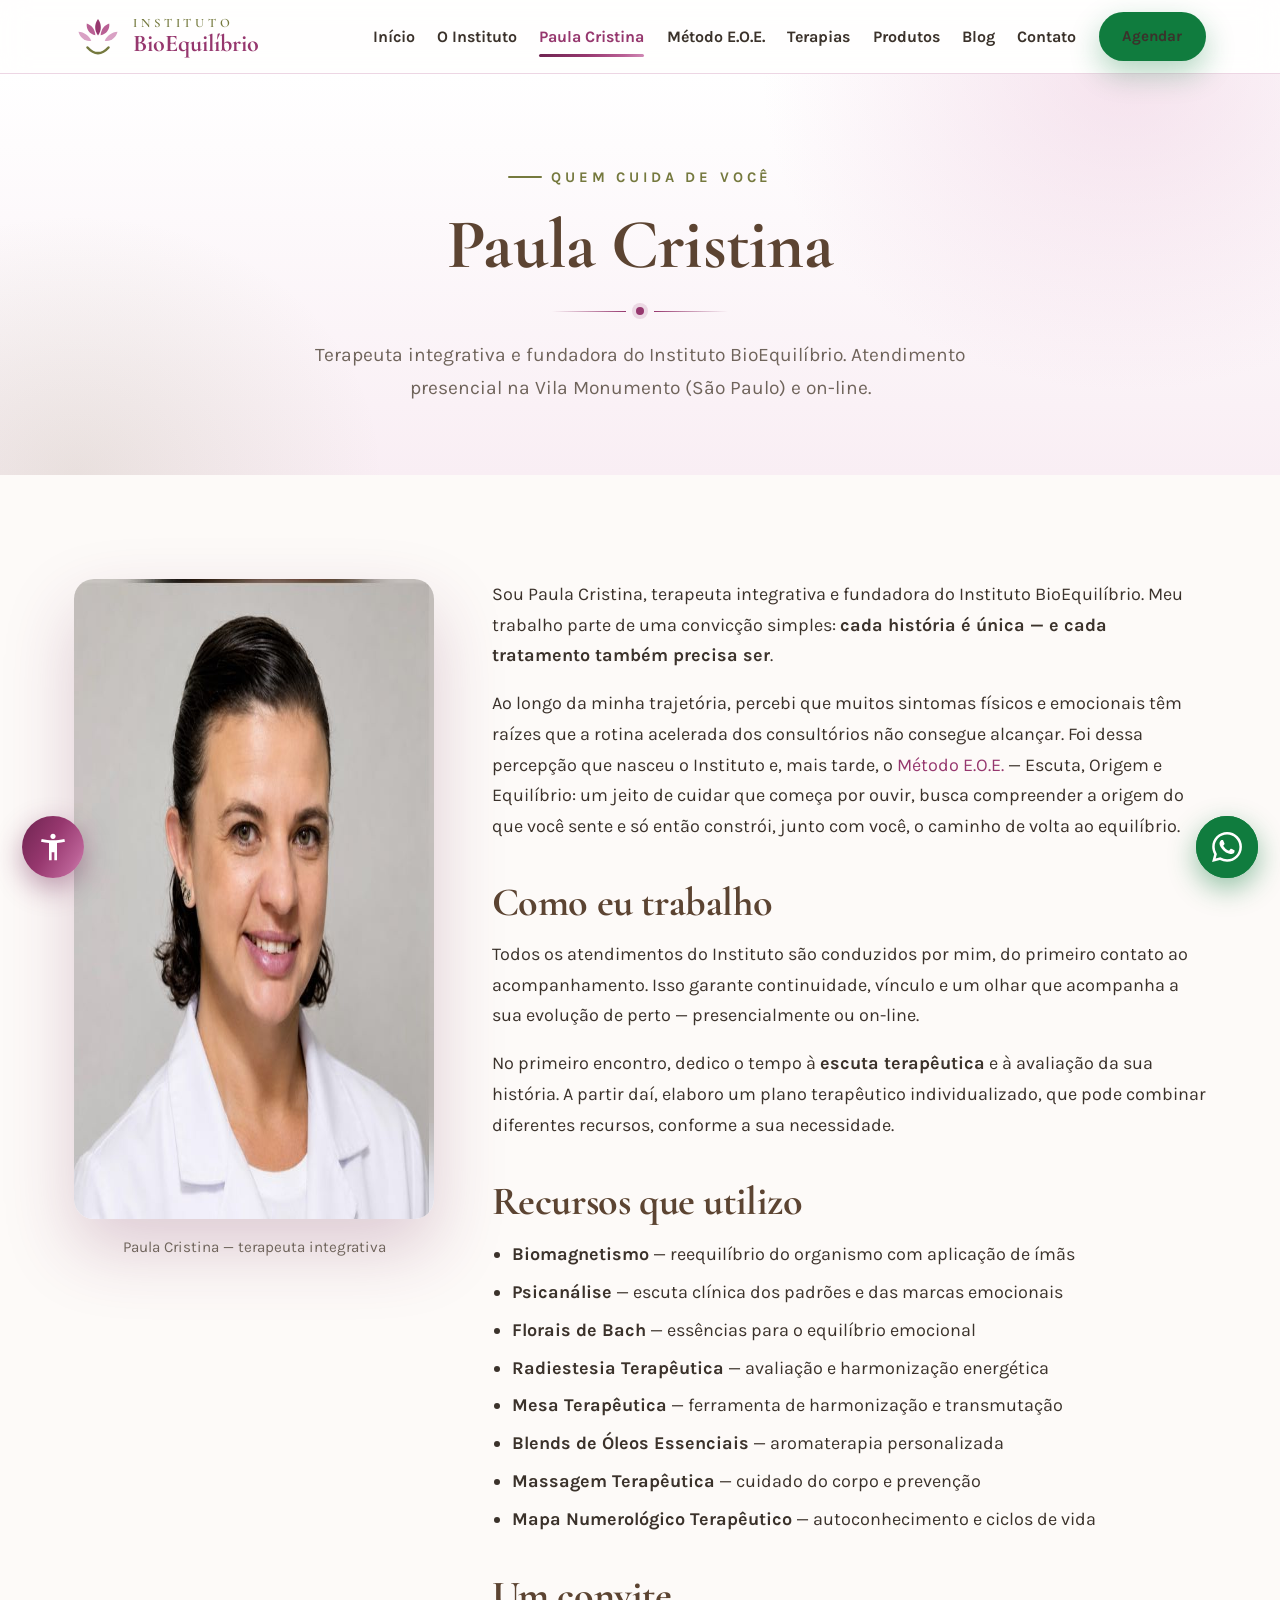
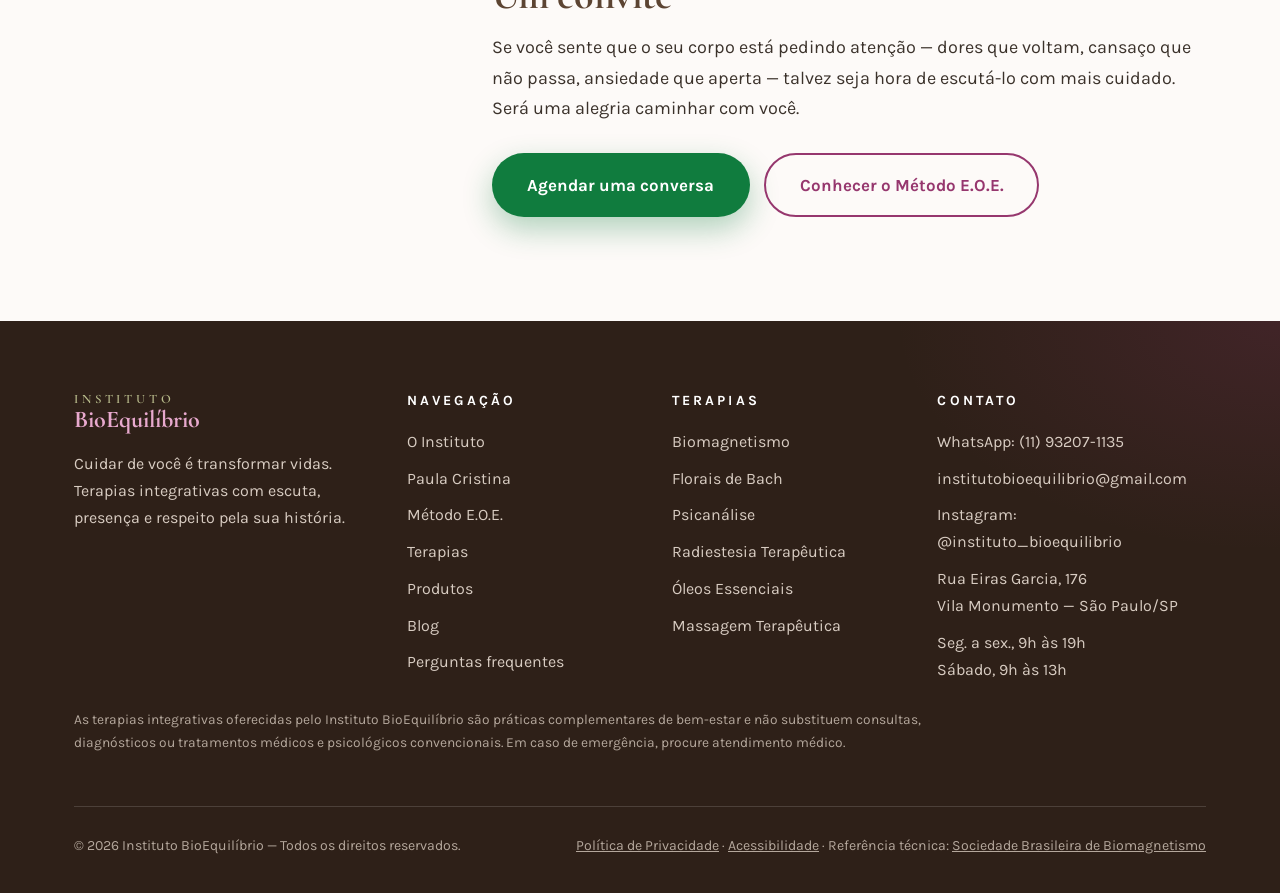
==== paula-cristina.html @ fdae302d "Site do Instituto BioEquilíbrio — terapias integrativas (Paula Cristina) Site estático multi-página " ====
<!DOCTYPE html>
<html lang="pt-BR">
<head>
  <meta charset="UTF-8">
  <meta name="viewport" content="width=device-width, initial-scale=1.0">
  <title>Paula Cristina — Terapeuta Integrativa | Instituto BioEquilíbrio</title>
  <meta name="description" content="Conheça Paula Cristina, terapeuta integrativa e fundadora do Instituto BioEquilíbrio. Biomagnetismo, Florais de Bach, Psicanálise, Radiestesia e mais, em São Paulo e on-line.">
  <link rel="icon" type="image/jpeg" href="assets/img/logo.jpg">
  <link rel="preconnect" href="https://fonts.googleapis.com">
  <link rel="preconnect" href="https://fonts.gstatic.com" crossorigin>
  <link href="https://fonts.googleapis.com/css2?family=Cormorant+Garamond:ital,wght@0,500;0,600;0,700;1,500;1,600&family=Karla:ital,wght@0,400;0,700;1,400&display=swap" rel="stylesheet">
  <link rel="stylesheet" href="assets/css/style.css">
  <!-- Aplica preferências de acessibilidade salvas antes da pintura (evita flash) -->
  <script>
    (function () {
      try {
        var c = localStorage.getItem("bioeq-contraste");
        if (c === "sim" || (!c && window.matchMedia && window.matchMedia("(prefers-contrast: more)").matches)) {
          document.documentElement.setAttribute("data-contraste", "alto");
        }
        var p = parseInt(localStorage.getItem("bioeq-fonte-escala"), 10);
        if (p && p !== 100 && p >= 90 && p <= 130) document.documentElement.style.fontSize = p + "%";
        if (localStorage.getItem("bioeq-links") === "1") document.documentElement.classList.add("a11y-links");
        if (localStorage.getItem("bioeq-parado") === "1") document.documentElement.classList.add("a11y-parado");
      } catch (e) {}
    })();
  </script>
</head>
<body>

  <a class="pular-conteudo" href="#conteudo" accesskey="1">Pular para o conteúdo principal</a>

  <header class="topo">
    <div class="topo__inner">
      <a class="marca" href="index.html" aria-label="Instituto BioEquilíbrio — página inicial">
        <svg viewBox="0 0 64 56" aria-hidden="true"><path d="M32 4c5 6.5 5 15.5 0 22-5-6.5-5-15.5 0-22z" fill="#96376E"/><path d="M17 10c6.5 2 11 8 11.5 15.5C21 24.5 16 18 17 10z" fill="#B95F94"/><path d="M47 10c-6.5 2-11 8-11.5 15.5C43 24.5 48 18 47 10z" fill="#B95F94"/><path d="M6 21c7.5.5 14 5 17 12-8 1.5-15-4-17-12z" fill="#D9A1C4"/><path d="M58 21c-7.5.5-14 5-17 12 8 1.5 15-4 17-12z" fill="#D9A1C4"/><path d="M18 42c4.5 5 9 7.5 14 7.5S41.5 47 46 42" stroke="#75793E" stroke-width="3.4" stroke-linecap="round" fill="none"/></svg>
        <span class="marca__texto">
          <span class="marca__instituto">Instituto</span>
          <span class="marca__nome">BioEquilíbrio</span>
        </span>
      </a>
      <button class="nav-toggle" aria-label="Abrir menu" aria-expanded="false">
        <svg width="26" height="26" viewBox="0 0 24 24" fill="none" stroke="currentColor" stroke-width="2" stroke-linecap="round"><path d="M3 6h18M3 12h18M3 18h18"/></svg>
      </button>
      <nav class="nav" aria-label="Navegação principal">
        <a href="index.html">Início</a>
        <a href="o-instituto.html">O Instituto</a>
        <a href="paula-cristina.html" class="ativo" aria-current="page">Paula Cristina</a>
        <a href="metodo-eoe.html">Método E.O.E.</a>
        <a href="terapias.html">Terapias</a>
        <a href="produtos.html">Produtos</a>
        <a href="blog.html">Blog</a>
        <a href="contato.html">Contato</a>
        <a class="botao botao--whats" href="https://wa.me/5511932071135?text=Ol%C3%A1%2C%20Paula!%20Vim%20pelo%20site%20do%20Instituto%20BioEquil%C3%ADbrio%20e%20gostaria%20de%20agendar%20uma%20avalia%C3%A7%C3%A3o." target="_blank" rel="noopener">Agendar</a>
      </nav>
    </div>
  </header>

  <main id="conteudo">
    <section class="hero-interno">
      <div class="container">
        <span class="eyebrow">Quem cuida de você</span>
        <h1>Paula Cristina</h1>
        <div class="ornamento" aria-hidden="true"><span></span></div>
        <p class="intro-secao">Terapeuta integrativa e fundadora do Instituto BioEquilíbrio. Atendimento presencial na Vila Monumento (São Paulo) e on-line.</p>
      </div>
    </section>

    <section class="secao">
      <div class="container">
        <div class="perfil">
          <figure class="perfil__foto reveal">
            <img src="assets/img/paula.jpg" alt="Retrato de Paula Cristina, terapeuta integrativa do Instituto BioEquilíbrio" width="640" height="640">
            <figcaption>Paula Cristina — terapeuta integrativa</figcaption>
          </figure>
          <div class="perfil__texto reveal">
            <p>Sou Paula Cristina, terapeuta integrativa e fundadora do Instituto BioEquilíbrio. Meu trabalho parte de uma convicção simples: <strong>cada história é única — e cada tratamento também precisa ser</strong>.</p>
            <p>Ao longo da minha trajetória, percebi que muitos sintomas físicos e emocionais têm raízes que a rotina acelerada dos consultórios não consegue alcançar. Foi dessa percepção que nasceu o Instituto e, mais tarde, o <a href="metodo-eoe.html">Método E.O.E.</a> — Escuta, Origem e Equilíbrio: um jeito de cuidar que começa por ouvir, busca compreender a origem do que você sente e só então constrói, junto com você, o caminho de volta ao equilíbrio.</p>

            <h2>Como eu trabalho</h2>
            <p>Todos os atendimentos do Instituto são conduzidos por mim, do primeiro contato ao acompanhamento. Isso garante continuidade, vínculo e um olhar que acompanha a sua evolução de perto — presencialmente ou on-line.</p>
            <p>No primeiro encontro, dedico o tempo à <strong>escuta terapêutica</strong> e à avaliação da sua história. A partir daí, elaboro um plano terapêutico individualizado, que pode combinar diferentes recursos, conforme a sua necessidade.</p>

            <h2>Recursos que utilizo</h2>
            <ul style="margin:1rem 0 0 1.3rem; display:grid; gap:0.45rem; color:var(--tinta);">
              <li><strong>Biomagnetismo</strong> — reequilíbrio do organismo com aplicação de ímãs</li>
              <li><strong>Psicanálise</strong> — escuta clínica dos padrões e das marcas emocionais</li>
              <li><strong>Florais de Bach</strong> — essências para o equilíbrio emocional</li>
              <li><strong>Radiestesia Terapêutica</strong> — avaliação e harmonização energética</li>
              <li><strong>Mesa Terapêutica</strong> — ferramenta de harmonização e transmutação</li>
              <li><strong>Blends de Óleos Essenciais</strong> — aromaterapia personalizada</li>
              <li><strong>Massagem Terapêutica</strong> — cuidado do corpo e prevenção</li>
              <li><strong>Mapa Numerológico Terapêutico</strong> — autoconhecimento e ciclos de vida</li>
            </ul>

            <h2>Um convite</h2>
            <p>Se você sente que o seu corpo está pedindo atenção — dores que voltam, cansaço que não passa, ansiedade que aperta — talvez seja hora de escutá-lo com mais cuidado. Será uma alegria caminhar com você.</p>
            <div style="margin-top:1.8rem; display:flex; flex-wrap:wrap; gap:0.9rem;">
              <a class="botao botao--whats" href="https://wa.me/5511932071135?text=Ol%C3%A1%2C%20Paula!%20Vim%20pelo%20site%20do%20Instituto%20BioEquil%C3%ADbrio%20e%20gostaria%20de%20agendar%20uma%20avalia%C3%A7%C3%A3o." target="_blank" rel="noopener">Agendar uma conversa</a>
              <a class="botao botao--contorno" href="metodo-eoe.html">Conhecer o Método E.O.E.</a>
            </div>
          </div>
        </div>
      </div>
    </section>
  </main>

  <footer class="rodape">
    <div class="container">
      <div class="rodape__grid">
        <div class="rodape__sobre">
          <a class="marca" href="index.html" aria-label="Instituto BioEquilíbrio">
            <span class="marca__texto">
              <span class="marca__instituto">Instituto</span>
              <span class="marca__nome">BioEquilíbrio</span>
            </span>
          </a>
          <p>Cuidar de você é transformar vidas. Terapias integrativas com escuta, presença e respeito pela sua história.</p>
        </div>
        <div>
          <h4>Navegação</h4>
          <ul>
            <li><a href="o-instituto.html">O Instituto</a></li>
            <li><a href="paula-cristina.html">Paula Cristina</a></li>
            <li><a href="metodo-eoe.html">Método E.O.E.</a></li>
            <li><a href="terapias.html">Terapias</a></li>
            <li><a href="produtos.html">Produtos</a></li>
            <li><a href="blog.html">Blog</a></li>
            <li><a href="faq.html">Perguntas frequentes</a></li>
          </ul>
        </div>
        <div>
          <h4>Terapias</h4>
          <ul>
            <li><a href="terapias.html#biomagnetismo">Biomagnetismo</a></li>
            <li><a href="terapias.html#florais">Florais de Bach</a></li>
            <li><a href="terapias.html#psicanalise">Psicanálise</a></li>
            <li><a href="terapias.html#radiestesia">Radiestesia Terapêutica</a></li>
            <li><a href="terapias.html#oleos">Óleos Essenciais</a></li>
            <li><a href="terapias.html#massagem">Massagem Terapêutica</a></li>
          </ul>
        </div>
        <div>
          <h4>Contato</h4>
          <ul>
            <li><a href="https://wa.me/5511932071135" target="_blank" rel="noopener">WhatsApp: (11) 93207-1135</a></li>
            <li><a href="mailto:institutobioequilibrio@gmail.com">institutobioequilibrio@gmail.com</a></li>
            <li><a href="https://www.instagram.com/instituto_bioequilibrio" target="_blank" rel="noopener">Instagram: @instituto_bioequilibrio</a></li>
            <li>Rua Eiras Garcia, 176<br>Vila Monumento — São Paulo/SP</li>
            <li>Seg. a sex., 9h às 19h<br>Sábado, 9h às 13h</li>
          </ul>
        </div>
      </div>
      <p class="aviso">As terapias integrativas oferecidas pelo Instituto BioEquilíbrio são práticas complementares de bem-estar e não substituem consultas, diagnósticos ou tratamentos médicos e psicológicos convencionais. Em caso de emergência, procure atendimento médico.</p>
      <div class="rodape__base">
        <span>© <span data-ano>2026</span> Instituto BioEquilíbrio — Todos os direitos reservados.</span>
        <span><a href="politica-de-privacidade.html">Política de Privacidade</a> · <a href="acessibilidade.html">Acessibilidade</a> · Referência técnica: <a href="https://www.sbbiomagnetismo.com/" target="_blank" rel="noopener">Sociedade Brasileira de Biomagnetismo</a></span>
      </div>
    </div>
  </footer>

  <!-- Balão flutuante de acessibilidade (padrão eMAG): fonte, contraste, links, animações -->
  <div class="acess-flutuante">
    <button type="button" class="acess-flutuante__botao" data-acess-toggle accesskey="4" aria-expanded="false" aria-controls="acessPainel" aria-label="Opções de acessibilidade">
      <svg viewBox="0 0 24 24" fill="currentColor" aria-hidden="true"><path d="M12 6c1.1 0 2-.9 2-2s-.9-2-2-2-2 .9-2 2 .9 2 2 2zm8.5 0c-2.61.7-5.67 1-8.5 1s-5.89-.3-8.5-1L3 8c1.86.5 4 .83 6 1v13h2v-6h2v6h2V9c2-.17 4.14-.5 6-1l-.5-2z"/></svg>
    </button>
    <div class="acess-flutuante__painel" id="acessPainel" role="group" aria-label="Ferramentas de acessibilidade" hidden>
      <p class="acess-flutuante__titulo">Acessibilidade</p>
      <div class="acess-flutuante__linha">
        <button type="button" data-fonte="menor" aria-label="Diminuir tamanho do texto">A&#8722;</button>
        <span class="escala-fonte" data-escala aria-live="polite">100%</span>
        <button type="button" data-fonte="maior" aria-label="Aumentar tamanho do texto">A+</button>
      </div>
      <button type="button" data-contraste aria-pressed="false">Alto contraste</button>
      <button type="button" data-links aria-pressed="false">Destacar links</button>
      <button type="button" data-animacoes aria-pressed="false">Pausar animações</button>
      <button type="button" data-restaurar>Restaurar padrão</button>
      <a href="acessibilidade.html">Declaração de acessibilidade</a>
    </div>
  </div>

  <a class="whats-flutuante" href="https://wa.me/5511932071135?text=Ol%C3%A1%2C%20Paula!%20Vim%20pelo%20site%20do%20Instituto%20BioEquil%C3%ADbrio%20e%20gostaria%20de%20agendar%20uma%20avalia%C3%A7%C3%A3o." target="_blank" rel="noopener" aria-label="Conversar pelo WhatsApp">
    <svg width="30" height="30" viewBox="0 0 24 24" fill="currentColor" aria-hidden="true"><path d="M17.472 14.382c-.297-.149-1.758-.867-2.03-.967-.273-.099-.471-.148-.67.15-.197.297-.767.966-.94 1.164-.173.199-.347.223-.644.075-.297-.15-1.255-.463-2.39-1.475-.883-.788-1.48-1.761-1.653-2.059-.173-.297-.018-.458.13-.606.134-.133.297-.347.446-.52.149-.174.198-.298.297-.497.1-.198.05-.371-.025-.52-.075-.149-.669-1.612-.916-2.207-.242-.579-.487-.5-.669-.51-.173-.008-.371-.01-.57-.01-.198 0-.52.074-.792.372-.272.297-1.04 1.016-1.04 2.479 0 1.462 1.065 2.875 1.213 3.074.149.198 2.096 3.2 5.077 4.487.709.306 1.262.489 1.694.625.712.227 1.36.195 1.871.118.571-.085 1.758-.719 2.006-1.413.248-.694.248-1.289.173-1.413-.074-.124-.272-.198-.57-.347m-5.421 7.403h-.004a9.87 9.87 0 01-5.031-1.378l-.361-.214-3.741.982.998-3.648-.235-.374a9.86 9.86 0 01-1.51-5.26c.001-5.45 4.436-9.884 9.888-9.884 2.64 0 5.122 1.03 6.988 2.898a9.825 9.825 0 012.893 6.994c-.003 5.45-4.437 9.884-9.885 9.884m8.413-18.297A11.815 11.815 0 0012.05 0C5.495 0 .16 5.335.157 11.892c0 2.096.547 4.142 1.588 5.945L.057 24l6.305-1.654a11.882 11.882 0 005.683 1.448h.005c6.554 0 11.89-5.335 11.893-11.893a11.821 11.821 0 00-3.48-8.413z"/></svg>
  </a>

  <!-- VLibras: tradução automática para Língua Brasileira de Sinais (widget oficial gov.br) -->
  <div vw class="enabled">
    <div vw-access-button class="active"></div>
    <div vw-plugin-wrapper><div class="vw-plugin-top-wrapper"></div></div>
  </div>
  <script>
    window.addEventListener("load", function () {
      var s = document.createElement("script");
      s.src = "https://vlibras.gov.br/app/vlibras-plugin.js";
      s.onload = function () { try { new window.VLibras.Widget("https://vlibras.gov.br/app"); } catch (e) {} };
      document.body.appendChild(s);
    });
  </script>
  <script src="assets/js/main.js"></script>
</body>
</html>
---- assets/css/style.css ----
/* ============================================================
   Instituto BioEquilíbrio — style.css  (v2 — edição imersiva)
   Paleta derivada do logotipo: ameixa, oliva, marrom-raiz,
   rosa-lótus e branco-quente. Tipografia ampliada, movimento
   fluido e respeito total a prefers-reduced-motion.
   ============================================================ */

:root {
  --ameixa: #96376E;
  --ameixa-escuro: #6E2450;
  --ameixa-suave: #B95F94;
  --rosa-claro: #E7B9D4;
  --oliva: #75793E;
  --oliva-escuro: #565A2C;
  --raiz: #5C4432;
  --tinta: #3B322B;
  --tinta-suave: #6F645B;
  --rosa-palido: #F9EEF4;
  --rosa-borda: #EDD6E4;
  --creme: #FDFAF8;
  --branco: #FFFFFF;
  --dourado: #C9A227;
  --verde-whats: #107C3E;

  --grad-ameixa: linear-gradient(120deg, #6E2450, #96376E 45%, #B95F94 80%, #D18AB6);
  --grad-texto: linear-gradient(100deg, #96376E, #B95F94 55%, #75793E 130%);

  --fonte-display: "Cormorant Garamond", "Times New Roman", serif;
  --fonte-corpo: "Karla", "Segoe UI", Arial, sans-serif;

  --largura-max: 1180px;
  --raio: 20px;
  --sombra: 0 18px 44px rgba(110, 68, 92, 0.14);
  --sombra-alta: 0 30px 70px rgba(110, 36, 80, 0.22);
  --transicao: 0.3s cubic-bezier(0.22, 1, 0.36, 1);
}

/* ---------- Reset ---------- */
*, *::before, *::after { box-sizing: border-box; margin: 0; padding: 0; }

html { scroll-behavior: smooth; }

body {
  font-family: var(--fonte-corpo);
  font-size: 1.125rem;
  line-height: 1.7;
  color: var(--tinta);
  background: var(--creme);
  -webkit-font-smoothing: antialiased;
  overflow-x: hidden;
}

img { max-width: 100%; display: block; }

a { color: var(--ameixa); text-decoration: none; transition: color var(--transicao); }
a:hover { color: var(--ameixa-escuro); }

a:focus-visible, button:focus-visible, summary:focus-visible {
  outline: 3px solid var(--ameixa-suave);
  outline-offset: 3px;
  border-radius: 4px;
}

::selection { background: var(--ameixa); color: var(--branco); }

/* ---------- Tipografia (escala ampliada) ---------- */
h1, h2, h3, h4 {
  font-family: var(--fonte-display);
  font-weight: 700;
  line-height: 1.08;
  color: var(--raiz);
  letter-spacing: -0.01em;
}

h1 { font-size: clamp(3rem, 7.5vw, 5.4rem); }
h2 { font-size: clamp(2.3rem, 4.8vw, 3.5rem); }
h3 { font-size: clamp(1.55rem, 2.6vw, 1.95rem); }

.destaque-ameixa {
  font-style: italic;
  background: var(--grad-texto);
  -webkit-background-clip: text;
  background-clip: text;
  color: transparent;
}

.eyebrow {
  display: inline-flex;
  align-items: center;
  gap: 0.6rem;
  font-size: 0.92rem;
  font-weight: 700;
  letter-spacing: 0.26em;
  text-transform: uppercase;
  color: var(--oliva);
  margin-bottom: 1.1rem;
}
.eyebrow::before {
  content: "";
  width: 34px;
  height: 2px;
  background: var(--oliva);
  border-radius: 2px;
}

.intro-secao {
  max-width: 660px;
  font-size: 1.2rem;
  color: var(--tinta-suave);
  margin-top: 1.1rem;
}

/* Ornamento do logotipo: →——•——← */
.ornamento {
  display: flex;
  align-items: center;
  justify-content: center;
  gap: 0.6rem;
  color: var(--ameixa);
  margin: 1.5rem auto;
  width: fit-content;
}
.ornamento::before, .ornamento::after {
  content: "";
  height: 1px;
  width: 74px;
  background: linear-gradient(90deg, transparent, currentColor);
}
.ornamento::after { background: linear-gradient(90deg, currentColor, transparent); }
.ornamento span {
  width: 8px; height: 8px;
  border-radius: 50%;
  background: currentColor;
  box-shadow: 0 0 0 4px rgba(150, 55, 110, 0.15);
}

/* ---------- Layout ---------- */
.container {
  max-width: var(--largura-max);
  margin: 0 auto;
  padding: 0 1.5rem;
}

.secao { padding: 6.5rem 0; position: relative; }
.secao--rosa { background: linear-gradient(180deg, var(--rosa-palido), #FBF3F8); }
.secao--branca { background: var(--branco); }

.cabecalho-secao { text-align: center; max-width: 780px; margin: 0 auto 3.6rem; }
.cabecalho-secao .intro-secao { margin-left: auto; margin-right: auto; }

/* ---------- Botões ---------- */
.botao {
  display: inline-flex;
  align-items: center;
  gap: 0.6rem;
  padding: 1rem 2.1rem;
  border-radius: 999px;
  font-weight: 700;
  font-size: 1.06rem;
  border: 2px solid transparent;
  cursor: pointer;
  position: relative;
  overflow: hidden;
  transition: transform var(--transicao), box-shadow var(--transicao), background var(--transicao), color var(--transicao);
}
.botao::after {
  content: "";
  position: absolute;
  inset: 0;
  background: linear-gradient(110deg, transparent 30%, rgba(255,255,255,0.35) 50%, transparent 70%);
  transform: translateX(-110%);
  transition: transform 0.7s ease;
}
.botao:hover::after { transform: translateX(110%); }
.botao:hover { transform: translateY(-3px) scale(1.02); }

.botao--primario { background: var(--grad-ameixa); background-size: 160% 160%; color: var(--branco); box-shadow: 0 12px 30px rgba(150, 55, 110, 0.35); }
.botao--primario:hover { color: var(--branco); box-shadow: 0 18px 40px rgba(150, 55, 110, 0.45); }

.botao--whats { background: var(--verde-whats); color: var(--branco); box-shadow: 0 12px 30px rgba(16, 124, 62, 0.32); }
.botao--whats:hover { background: #0B5E2F; color: var(--branco); box-shadow: 0 18px 40px rgba(16, 124, 62, 0.42); }

.botao--contorno { border-color: var(--ameixa); color: var(--ameixa); background: transparent; }
.botao--contorno:hover { background: var(--ameixa); color: var(--branco); box-shadow: 0 14px 32px rgba(150, 55, 110, 0.3); }

.botao--claro { background: var(--branco); color: var(--ameixa); box-shadow: 0 12px 30px rgba(0, 0, 0, 0.18); }
.botao--claro:hover { color: var(--ameixa-escuro); }

.botao svg { flex-shrink: 0; }

/* ---------- Barra de progresso de leitura (injetada via JS) ---------- */
.progresso-scroll {
  position: fixed;
  top: 0; left: 0;
  height: 4px;
  width: 0;
  background: var(--grad-ameixa);
  z-index: 120;
  border-radius: 0 4px 4px 0;
}

/* ---------- Header ---------- */
.topo {
  position: sticky;
  top: 0;
  z-index: 60;
  background: rgba(255, 255, 255, 0.82);
  backdrop-filter: blur(14px) saturate(1.4);
  -webkit-backdrop-filter: blur(14px) saturate(1.4);
  border-bottom: 1px solid var(--rosa-borda);
  transition: box-shadow var(--transicao);
}
.topo.compacto { box-shadow: 0 10px 30px rgba(110, 36, 80, 0.10); }

.topo__inner {
  display: flex;
  align-items: center;
  justify-content: space-between;
  gap: 1rem;
  padding: 0.75rem 1.5rem;
  max-width: var(--largura-max);
  margin: 0 auto;
  transition: padding var(--transicao);
}
.topo.compacto .topo__inner { padding-top: 0.45rem; padding-bottom: 0.45rem; }

.marca {
  display: flex;
  align-items: center;
  gap: 0.7rem;
  line-height: 1.05;
}
.marca svg { width: 48px; height: 48px; flex-shrink: 0; transition: transform var(--transicao); }
.marca:hover svg { transform: rotate(-6deg) scale(1.06); }
.marca__texto { font-family: var(--fonte-display); }
.marca__instituto {
  display: block;
  font-size: 0.8rem;
  letter-spacing: 0.3em;
  text-transform: uppercase;
  color: var(--oliva);
  font-weight: 600;
}
.marca__nome {
  display: block;
  font-size: 1.5rem;
  font-weight: 700;
  color: var(--ameixa);
}

.nav { display: flex; align-items: center; gap: 1.4rem; }
.nav a {
  font-size: 1rem;
  font-weight: 700;
  color: var(--tinta);
  padding: 0.3rem 0;
  position: relative;
}
.nav a:not(.botao)::after {
  content: "";
  position: absolute;
  left: 0; bottom: -2px;
  width: 100%;
  height: 2.5px;
  border-radius: 2px;
  background: var(--grad-ameixa);
  transform: scaleX(0);
  transform-origin: left;
  transition: transform var(--transicao);
}
.nav a:hover { color: var(--ameixa); }
.nav a:hover::after, .nav a.ativo::after { transform: scaleX(1); }
.nav a.ativo { color: var(--ameixa); }
.nav .botao { padding: 0.6rem 1.35rem; font-size: 0.95rem; }

.nav-toggle {
  display: none;
  background: none;
  border: none;
  width: 46px; height: 46px;
  cursor: pointer;
  color: var(--raiz);
}

/* ---------- Hero imersivo ---------- */
.hero {
  position: relative;
  overflow: hidden;
  min-height: 88vh;
  display: flex;
  align-items: center;
  padding: 5rem 0 6rem;
  background:
    radial-gradient(52vw 52vw at 12% 8%, rgba(231, 185, 212, 0.5), transparent 60%),
    radial-gradient(46vw 46vw at 92% 20%, rgba(185, 95, 148, 0.22), transparent 62%),
    radial-gradient(60vw 46vw at 60% 110%, rgba(117, 121, 62, 0.16), transparent 60%),
    linear-gradient(180deg, #FFFFFF 0%, var(--rosa-palido) 100%);
  background-size: 200% 200%, 200% 200%, 200% 200%, 100% 100%;
  animation: respirar 16s ease-in-out infinite alternate;
}

@keyframes respirar {
  0%   { background-position: 0% 0%, 100% 0%, 50% 100%, 0 0; }
  100% { background-position: 30% 20%, 70% 30%, 40% 80%, 0 0; }
}

.hero__grid {
  display: grid;
  grid-template-columns: 1.15fr 0.85fr;
  gap: 4rem;
  align-items: center;
  width: 100%;
}

.hero h1 span.linha { display: block; }

/* Entrada orquestrada do hero */
.hero__texto > * {
  opacity: 0;
  transform: translateY(34px);
  animation: subir 0.9s cubic-bezier(0.22, 1, 0.36, 1) forwards;
}
.hero__texto > *:nth-child(1) { animation-delay: 0.05s; }
.hero__texto > *:nth-child(2) { animation-delay: 0.18s; }
.hero__texto > *:nth-child(3) { animation-delay: 0.32s; }
.hero__texto > *:nth-child(4) { animation-delay: 0.46s; }
.hero__texto > *:nth-child(5) { animation-delay: 0.60s; }
.hero__texto > *:nth-child(6) { animation-delay: 0.74s; }

@keyframes subir {
  to { opacity: 1; transform: none; }
}

.hero__lema {
  font-family: var(--fonte-display);
  font-size: clamp(1.5rem, 2.6vw, 2rem);
  font-style: italic;
  color: var(--ameixa);
  margin-top: 1.5rem;
}

.hero__texto p.apoio {
  margin-top: 1.1rem;
  font-size: 1.18rem;
  color: var(--tinta-suave);
  max-width: 560px;
}

.hero__acoes { display: flex; flex-wrap: wrap; gap: 1rem; margin-top: 2.4rem; }

.hero__logo {
  justify-self: center;
  position: relative;
  will-change: transform;
}
.hero__logo::before {
  content: "";
  position: absolute;
  inset: -26px;
  border-radius: 50%;
  background: conic-gradient(from 0deg, var(--ameixa), var(--rosa-claro), var(--oliva), var(--ameixa-suave), var(--ameixa));
  opacity: 0.5;
  filter: blur(1px);
  animation: girar 22s linear infinite;
  -webkit-mask: radial-gradient(farthest-side, transparent calc(100% - 3px), #000 calc(100% - 2px));
          mask: radial-gradient(farthest-side, transparent calc(100% - 3px), #000 calc(100% - 2px));
}
.hero__logo::after {
  content: "";
  position: absolute;
  inset: -60px;
  border-radius: 50%;
  background: radial-gradient(circle, rgba(150, 55, 110, 0.16), transparent 65%);
  z-index: -1;
  animation: pulsar 6s ease-in-out infinite;
}

@keyframes girar { to { transform: rotate(360deg); } }
@keyframes pulsar {
  0%, 100% { transform: scale(1); opacity: 0.8; }
  50% { transform: scale(1.08); opacity: 1; }
}

.hero__logo img {
  width: min(400px, 78vw);
  border-radius: 50%;
  box-shadow: var(--sombra-alta);
}

.hero__eoe {
  display: block;
  margin-top: 2.6rem;
  font-family: var(--fonte-display);
  font-size: clamp(1.25rem, 2.2vw, 1.6rem);
  letter-spacing: 0.04em;
  color: var(--raiz);
}
.hero__eoe strong { color: var(--ameixa); font-weight: 700; font-size: 1.25em; }
.hero__eoe .sep { color: var(--oliva); margin: 0 0.45em; }

/* Folhas flutuantes */
.hero__folhas { position: absolute; inset: 0; pointer-events: none; overflow: hidden; }
.hero__folhas svg {
  position: absolute;
  opacity: 0.4;
  animation: flutuar 10s ease-in-out infinite;
}
.hero__folhas svg:nth-child(1) { top: 12%; left: 4%; width: 58px; animation-delay: 0s; }
.hero__folhas svg:nth-child(2) { top: 68%; left: 44%; width: 42px; animation-delay: -3.4s; animation-duration: 13s; }
.hero__folhas svg:nth-child(3) { top: 20%; right: 5%; width: 50px; animation-delay: -6.8s; animation-duration: 11s; }

@keyframes flutuar {
  0%, 100% { transform: translateY(0) rotate(-6deg); }
  50% { transform: translateY(-30px) rotate(9deg); }
}

/* Indicador de rolagem */
.hero__scroll {
  position: absolute;
  bottom: 1.6rem;
  left: 50%;
  transform: translateX(-50%);
  color: var(--ameixa);
  font-size: 0.82rem;
  font-weight: 700;
  letter-spacing: 0.22em;
  text-transform: uppercase;
  display: flex;
  flex-direction: column;
  align-items: center;
  gap: 0.4rem;
  opacity: 0.85;
}
.hero__scroll::after {
  content: "";
  width: 2px;
  height: 34px;
  background: linear-gradient(180deg, var(--ameixa), transparent);
  animation: descer 1.8s ease-in-out infinite;
}
@keyframes descer {
  0% { transform: scaleY(0); transform-origin: top; }
  55% { transform: scaleY(1); transform-origin: top; }
  100% { transform: scaleY(1); opacity: 0; }
}

/* ---------- Marquee E.O.E. ---------- */
.marquee {
  background: var(--grad-ameixa);
  color: var(--branco);
  overflow: hidden;
  padding: 1.1rem 0;
  position: relative;
}
.marquee__trilho {
  display: flex;
  gap: 3rem;
  width: max-content;
  animation: deslizar 30s linear infinite;
}
.marquee:hover .marquee__trilho { animation-play-state: paused; }
.marquee span {
  font-family: var(--fonte-display);
  font-size: clamp(1.3rem, 2.4vw, 1.8rem);
  font-style: italic;
  white-space: nowrap;
  display: inline-flex;
  align-items: center;
  gap: 3rem;
}
.marquee span::after { content: "❧"; font-style: normal; opacity: 0.6; font-size: 0.9em; }

@keyframes deslizar {
  to { transform: translateX(-50%); }
}

/* ---------- Cards ---------- */
.grade { display: grid; gap: 1.8rem; }
.grade--3 { grid-template-columns: repeat(3, 1fr); }
.grade--2 { grid-template-columns: repeat(2, 1fr); }
.grade--4 { grid-template-columns: repeat(4, 1fr); }

.card {
  background: var(--branco);
  border: 1px solid var(--rosa-borda);
  border-radius: var(--raio);
  padding: 2.2rem 1.9rem;
  position: relative;
  transition: transform var(--transicao), box-shadow var(--transicao), border-color var(--transicao);
  transform-style: preserve-3d;
  will-change: transform;
}
.card::before {
  content: "";
  position: absolute;
  inset: 0;
  border-radius: var(--raio);
  padding: 1.5px;
  background: var(--grad-ameixa);
  -webkit-mask: linear-gradient(#000 0 0) content-box, linear-gradient(#000 0 0);
          mask: linear-gradient(#000 0 0) content-box, linear-gradient(#000 0 0);
  -webkit-mask-composite: xor;
          mask-composite: exclude;
  opacity: 0;
  transition: opacity var(--transicao);
  pointer-events: none;
}
.card:hover { transform: translateY(-8px); box-shadow: var(--sombra-alta); border-color: transparent; }
.card:hover::before { opacity: 1; }

.card__icone {
  width: 60px; height: 60px;
  display: flex;
  align-items: center;
  justify-content: center;
  border-radius: 50%;
  background: linear-gradient(135deg, var(--rosa-palido), #F3DFEC);
  color: var(--ameixa);
  margin-bottom: 1.2rem;
  transition: transform var(--transicao), background var(--transicao), color var(--transicao);
}
.card:hover .card__icone {
  transform: scale(1.12) rotate(-6deg);
  background: var(--grad-ameixa);
  color: var(--branco);
}

.card h3 { margin-bottom: 0.6rem; }
.card p { color: var(--tinta-suave); font-size: 1.02rem; }
.card .link-mais {
  display: inline-flex;
  align-items: center;
  gap: 0.35rem;
  margin-top: 1rem;
  font-weight: 700;
  font-size: 1rem;
  transition: gap var(--transicao);
}
.card .link-mais:hover { gap: 0.7rem; }

.secao--rosa .card { border-color: transparent; box-shadow: 0 10px 30px rgba(110, 68, 92, 0.08); }

/* ---------- Faixa Método E.O.E. ---------- */
.faixa-eoe {
  background: var(--grad-ameixa);
  background-size: 220% 220%;
  animation: ondular 12s ease-in-out infinite alternate;
  color: var(--branco);
  border-radius: calc(var(--raio) + 10px);
  padding: 4rem 3.4rem;
  display: grid;
  grid-template-columns: 1.2fr 0.8fr;
  gap: 2.8rem;
  align-items: center;
  position: relative;
  overflow: hidden;
  box-shadow: var(--sombra-alta);
}
.faixa-eoe::before {
  content: "";
  position: absolute;
  width: 420px; height: 420px;
  border-radius: 50%;
  background: radial-gradient(circle, rgba(255, 255, 255, 0.14), transparent 70%);
  top: -160px; right: -120px;
  animation: pulsar 8s ease-in-out infinite;
}

@keyframes ondular {
  0% { background-position: 0% 40%; }
  100% { background-position: 100% 60%; }
}

.faixa-eoe h2, .faixa-eoe h3 { color: var(--branco); }
.faixa-eoe p { color: rgba(255, 255, 255, 0.9); font-size: 1.12rem; }
.faixa-eoe .eyebrow { color: #F2DFA9; }
.faixa-eoe .eyebrow::before { background: #F2DFA9; }

.faixa-eoe ul { list-style: none; margin-top: 1.4rem; display: grid; gap: 0.75rem; }
.faixa-eoe ul li {
  display: flex;
  gap: 0.7rem;
  align-items: baseline;
  color: rgba(255, 255, 255, 0.94);
  font-size: 1.08rem;
}
.faixa-eoe ul li::before { content: "❧"; color: #F2DFA9; }

/* Passos E.O.E. */
.passos {
  display: grid;
  grid-template-columns: repeat(3, 1fr);
  gap: 1.8rem;
}
.passo {
  background: var(--branco);
  border-radius: var(--raio);
  border-top: 5px solid var(--oliva);
  padding: 2.2rem 1.9rem;
  box-shadow: var(--sombra);
  position: relative;
  overflow: hidden;
  transition: transform var(--transicao), box-shadow var(--transicao);
}
.passo:hover { transform: translateY(-6px); box-shadow: var(--sombra-alta); }
.passo:nth-child(2) { border-top-color: var(--raiz); }
.passo:nth-child(3) { border-top-color: var(--ameixa); }
.passo__letra {
  font-family: var(--fonte-display);
  font-size: 4.4rem;
  font-weight: 700;
  color: var(--oliva);
  line-height: 1;
  opacity: 0.9;
}
.passo::after {
  content: "";
  position: absolute;
  right: -30px; bottom: -30px;
  width: 130px; height: 130px;
  border-radius: 50%;
  background: radial-gradient(circle, rgba(150, 55, 110, 0.09), transparent 70%);
}
.passo:nth-child(2) .passo__letra { color: var(--raiz); }
.passo:nth-child(3) .passo__letra { color: var(--ameixa); }
.passo h3 { margin: 0.6rem 0 0.6rem; }
.passo p { color: var(--tinta-suave); font-size: 1.02rem; }

/* ---------- Verticais (para quem) ---------- */
.vertical { text-align: center; padding: 2.4rem 1.5rem; }
.vertical .card__icone { margin: 0 auto 1.1rem; }

/* ---------- Depoimentos ---------- */
.depoimento {
  background: var(--branco);
  border-radius: var(--raio);
  padding: 2.4rem 2rem;
  border: 1px solid var(--rosa-borda);
  display: flex;
  flex-direction: column;
  gap: 1.2rem;
  position: relative;
  transition: transform var(--transicao), box-shadow var(--transicao);
}
.depoimento:hover { transform: translateY(-6px); box-shadow: var(--sombra-alta); }
.depoimento p {
  font-family: var(--fonte-display);
  font-size: 1.4rem;
  font-style: italic;
  color: var(--tinta);
  line-height: 1.45;
}
.depoimento footer {
  font-size: 1rem;
  font-weight: 700;
  color: var(--ameixa);
}
.depoimento footer span { display: block; font-weight: 400; color: var(--tinta-suave); font-size: 0.92rem; }
.depoimento .aspas { color: var(--rosa-claro); line-height: 0; transform: scale(1.3); transform-origin: left top; }

/* ---------- Página interna: hero curto ---------- */
.hero-interno {
  background:
    radial-gradient(46vw 40vw at 88% 0%, rgba(231, 185, 212, 0.4), transparent 62%),
    radial-gradient(40vw 34vw at 6% 100%, rgba(117, 121, 62, 0.12), transparent 60%),
    linear-gradient(180deg, var(--branco), var(--rosa-palido));
  padding: 5.2rem 0 4.4rem;
  text-align: center;
  overflow: hidden;
}
.hero-interno .intro-secao { margin: 1rem auto 0; }
.hero-interno h1 { font-size: clamp(2.7rem, 6vw, 4.4rem); }
.hero-interno > .container > * {
  opacity: 0;
  transform: translateY(26px);
  animation: subir 0.85s cubic-bezier(0.22, 1, 0.36, 1) forwards;
}
.hero-interno > .container > *:nth-child(2) { animation-delay: 0.14s; }
.hero-interno > .container > *:nth-child(3) { animation-delay: 0.28s; }
.hero-interno > .container > *:nth-child(4) { animation-delay: 0.42s; }
.hero-interno > .container > *:nth-child(5) { animation-delay: 0.56s; }

/* ---------- Perfil Paula ---------- */
.perfil {
  display: grid;
  grid-template-columns: 360px 1fr;
  gap: 3.6rem;
  align-items: start;
}
.perfil__foto { position: sticky; top: 110px; }
.perfil__foto img {
  border-radius: var(--raio);
  box-shadow: var(--sombra-alta);
}
.perfil__foto figcaption {
  text-align: center;
  margin-top: 1rem;
  font-size: 0.95rem;
  color: var(--tinta-suave);
}
.perfil__texto > p + p { margin-top: 1.1rem; }
.perfil__texto h2 { margin: 2.5rem 0 0.9rem; font-size: clamp(1.9rem, 3.4vw, 2.5rem); }

/* ---------- Lista de terapias (página) ---------- */
.terapia {
  display: grid;
  grid-template-columns: 72px 1fr;
  gap: 1.8rem;
  padding: 2.8rem 0;
  border-bottom: 1px solid var(--rosa-borda);
}
.terapia:last-child { border-bottom: none; }
.terapia__icone {
  width: 72px; height: 72px;
  border-radius: 50%;
  background: linear-gradient(135deg, var(--rosa-palido), #F3DFEC);
  color: var(--ameixa);
  display: flex;
  align-items: center;
  justify-content: center;
  flex-shrink: 0;
  transition: transform var(--transicao);
}
.terapia:hover .terapia__icone { transform: scale(1.1) rotate(-6deg); }
.terapia h3 { margin-bottom: 0.6rem; }
.terapia p { color: var(--tinta-suave); font-size: 1.05rem; }
.terapia p + p { margin-top: 0.8rem; }
.terapia .indicacoes {
  margin-top: 1rem;
  display: flex;
  flex-wrap: wrap;
  gap: 0.55rem;
}
.tag {
  font-size: 0.88rem;
  font-weight: 700;
  color: var(--oliva-escuro);
  background: #EFF0E0;
  border-radius: 999px;
  padding: 0.32rem 0.95rem;
  transition: transform var(--transicao);
}
.tag:hover { transform: translateY(-2px); }

/* ---------- FAQ ---------- */
.faq-lista { max-width: 820px; margin: 0 auto; display: grid; gap: 1rem; }
.faq-item {
  background: var(--branco);
  border: 1px solid var(--rosa-borda);
  border-radius: var(--raio);
  overflow: hidden;
  transition: box-shadow var(--transicao);
}
.faq-item[open] { box-shadow: var(--sombra); }
.faq-item summary {
  list-style: none;
  cursor: pointer;
  padding: 1.35rem 1.6rem;
  font-weight: 700;
  font-size: 1.12rem;
  color: var(--raiz);
  display: flex;
  justify-content: space-between;
  align-items: center;
  gap: 1rem;
}
.faq-item summary::-webkit-details-marker { display: none; }
.faq-item summary::after {
  content: "+";
  font-family: var(--fonte-display);
  font-size: 1.9rem;
  color: var(--ameixa);
  line-height: 1;
  transition: transform var(--transicao);
}
.faq-item[open] summary::after { transform: rotate(45deg); }
.faq-item .faq-resposta { padding: 0 1.6rem 1.5rem; color: var(--tinta-suave); font-size: 1.05rem; }
.faq-item .faq-resposta p + p { margin-top: 0.8rem; }

/* ---------- Blog ---------- */
.post-card {
  display: flex;
  flex-direction: column;
  background: var(--branco);
  border: 1px solid var(--rosa-borda);
  border-radius: var(--raio);
  padding: 2.2rem 1.9rem;
  position: relative;
  transition: transform var(--transicao), box-shadow var(--transicao);
}
.post-card:hover { transform: translateY(-8px); box-shadow: var(--sombra-alta); }
.post-card .categoria {
  font-size: 0.84rem;
  font-weight: 700;
  letter-spacing: 0.2em;
  text-transform: uppercase;
  color: var(--oliva);
}
.post-card h3 { margin: 0.7rem 0 0.7rem; }
.post-card h3 a { color: var(--raiz); }
.post-card h3 a:hover { color: var(--ameixa); }
.post-card p { color: var(--tinta-suave); font-size: 1.02rem; flex-grow: 1; }
.post-card .meta { margin-top: 1.2rem; font-size: 0.92rem; color: var(--tinta-suave); }

/* Artigo */
.artigo { max-width: 760px; margin: 0 auto; }
.artigo header { text-align: center; margin-bottom: 3rem; }
.artigo header h1 { font-size: clamp(2.4rem, 5.4vw, 3.8rem); }
.artigo header .meta { color: var(--tinta-suave); font-size: 0.98rem; margin-top: 0.9rem; }
.artigo h2 { margin: 2.8rem 0 1rem; font-size: clamp(1.8rem, 3.4vw, 2.4rem); }
.artigo p { font-size: 1.14rem; }
.artigo p + p { margin-top: 1.1rem; }
.artigo ul, .artigo ol { margin: 1.1rem 0 1.1rem 1.5rem; color: var(--tinta); font-size: 1.12rem; }
.artigo ul li + li, .artigo ol li + li { margin-top: 0.5rem; }
.artigo blockquote {
  margin: 2.2rem 0;
  padding: 1.5rem 1.9rem;
  border-left: 5px solid var(--ameixa);
  background: var(--rosa-palido);
  border-radius: 0 var(--raio) var(--raio) 0;
  font-family: var(--fonte-display);
  font-size: 1.5rem;
  font-style: italic;
  color: var(--raiz);
  line-height: 1.4;
}
.aviso-artigo {
  margin-top: 3rem;
  padding: 1.2rem 1.5rem;
  background: #EFF0E0;
  border-radius: var(--raio);
  font-size: 0.98rem;
  color: var(--oliva-escuro);
}

/* ---------- Contato ---------- */
.contato-grid {
  display: grid;
  grid-template-columns: 1fr 1fr;
  gap: 2.8rem;
  align-items: start;
}
.bloco-contato {
  background: var(--branco);
  border: 1px solid var(--rosa-borda);
  border-radius: var(--raio);
  padding: 2.3rem 2rem;
  transition: box-shadow var(--transicao);
}
.bloco-contato:hover { box-shadow: var(--sombra); }
.bloco-contato + .bloco-contato { margin-top: 1.5rem; }
.bloco-contato h3 { margin-bottom: 1rem; }
.lista-contato { list-style: none; display: grid; gap: 1rem; }
.lista-contato li { display: flex; gap: 0.9rem; align-items: flex-start; }
.lista-contato svg { flex-shrink: 0; color: var(--ameixa); margin-top: 4px; }
.lista-contato strong { display: block; color: var(--raiz); font-size: 1.05rem; }
.lista-contato span, .lista-contato a { color: var(--tinta-suave); }
.lista-contato a:hover { color: var(--ameixa); }

.mapa {
  border: 0;
  width: 100%;
  height: 100%;
  min-height: 500px;
  border-radius: var(--raio);
  box-shadow: var(--sombra-alta);
}

/* ---------- CTA final ---------- */
.cta-final { text-align: center; }
.cta-final .botao { margin-top: 2rem; }
.cta-final h2 { font-size: clamp(2.4rem, 5vw, 3.6rem); }
.cta-final p { max-width: 600px; margin: 1rem auto 0; font-size: 1.15rem; color: var(--tinta-suave); }

/* ---------- Faixa de números ---------- */
.faixa-numeros {
  display: grid;
  grid-template-columns: repeat(4, 1fr);
  gap: 1.8rem;
  text-align: center;
}
.numero__valor {
  font-family: var(--fonte-display);
  font-size: clamp(3rem, 6vw, 4.6rem);
  font-weight: 700;
  line-height: 1.05;
  background: var(--grad-texto);
  -webkit-background-clip: text;
  background-clip: text;
  color: transparent;
}
.numero__rotulo {
  margin-top: 0.5rem;
  font-size: 1rem;
  color: var(--tinta-suave);
  max-width: 230px;
  margin-left: auto;
  margin-right: auto;
}
.fonte-dados {
  text-align: center;
  font-size: 0.85rem;
  color: var(--tinta-suave);
  margin-top: 2.2rem;
}

/* ---------- Footer ---------- */
.rodape {
  background:
    radial-gradient(50vw 30vw at 100% 0%, rgba(150, 55, 110, 0.18), transparent 60%),
    #2E2018;
  color: #D8CCC2;
  padding: 4.5rem 0 2.2rem;
  font-size: 1rem;
}
.rodape__grid {
  display: grid;
  grid-template-columns: 1.3fr 1fr 1fr 1.2fr;
  gap: 2.6rem;
}
.rodape h4 {
  color: var(--branco);
  font-family: var(--fonte-corpo);
  font-size: 0.88rem;
  letter-spacing: 0.22em;
  text-transform: uppercase;
  margin-bottom: 1.2rem;
}
.rodape ul { list-style: none; display: grid; gap: 0.6rem; }
.rodape a { color: #D8CCC2; }
.rodape a:hover { color: var(--branco); }
.rodape .marca__instituto { color: #B9BC8C; }
.rodape .marca__nome { color: #E8A9CE; }
.rodape__sobre p { margin-top: 1.1rem; max-width: 310px; }

.rodape__base {
  margin-top: 3.2rem;
  padding-top: 1.7rem;
  border-top: 1px solid rgba(255, 255, 255, 0.14);
  display: flex;
  flex-wrap: wrap;
  gap: 0.8rem 2rem;
  justify-content: space-between;
  font-size: 0.88rem;
  color: #B4A79C;
}
.rodape__base a { color: #B4A79C; text-decoration: underline; }

.rodape .aviso {
  margin-top: 1.5rem;
  font-size: 0.86rem;
  color: #B4A79C;
  max-width: 880px;
}

/* ---------- WhatsApp flutuante ---------- */
.whats-flutuante {
  position: fixed;
  right: 1.4rem;
  bottom: 1.4rem;
  z-index: 70;
  width: 62px; height: 62px;
  border-radius: 50%;
  background: var(--verde-whats);
  color: var(--branco);
  display: flex;
  align-items: center;
  justify-content: center;
  box-shadow: 0 10px 28px rgba(16, 124, 62, 0.45);
  transition: transform var(--transicao);
}
.whats-flutuante::before {
  content: "";
  position: absolute;
  inset: 0;
  border-radius: 50%;
  border: 2px solid var(--verde-whats);
  animation: eco 2.4s ease-out infinite;
}
@keyframes eco {
  0% { transform: scale(1); opacity: 0.7; }
  100% { transform: scale(1.55); opacity: 0; }
}
.whats-flutuante:hover { transform: scale(1.1); color: var(--branco); }

/* ---------- Acessibilidade: pular para o conteúdo ---------- */
.pular-conteudo {
  position: absolute;
  left: 1rem;
  top: -110px;
  z-index: 130;
  background: var(--ameixa-escuro);
  color: var(--branco);
  font-weight: 700;
  padding: 0.85rem 1.5rem;
  border-radius: 0 0 12px 12px;
  transition: top 0.2s ease;
}
.pular-conteudo:focus { top: 0; color: var(--branco); }

/* ---------- Balão flutuante de acessibilidade ---------- */
.acess-flutuante {
  position: fixed;
  left: 1.4rem;
  bottom: 1.4rem;
  z-index: 80;
}
.acess-flutuante__botao {
  width: 62px;
  height: 62px;
  border: none;
  border-radius: 50%;
  background: var(--grad-ameixa);
  color: var(--branco);
  display: flex;
  align-items: center;
  justify-content: center;
  cursor: pointer;
  box-shadow: 0 10px 28px rgba(110, 36, 80, 0.42);
  transition: transform var(--transicao), box-shadow var(--transicao);
}
.acess-flutuante__botao svg { width: 32px; height: 32px; }
.acess-flutuante__botao:hover {
  transform: scale(1.1);
  box-shadow: 0 14px 34px rgba(110, 36, 80, 0.52);
}
.acess-flutuante__botao[aria-expanded="true"] { transform: scale(0.94); }

.acess-flutuante__painel {
  position: absolute;
  left: 0;
  bottom: calc(100% + 0.9rem);
  width: min(17rem, calc(100vw - 2.8rem));
  background: var(--branco);
  border: 1px solid var(--rosa-borda);
  border-radius: var(--raio);
  box-shadow: var(--sombra-alta);
  padding: 1.15rem 1.15rem 1rem;
  animation: painel-entrar 0.3s cubic-bezier(0.22, 1, 0.36, 1);
}
@keyframes painel-entrar {
  from { opacity: 0; transform: translateY(12px) scale(0.97); }
  to { opacity: 1; transform: none; }
}
.acess-flutuante__titulo {
  font-size: 0.82rem;
  font-weight: 700;
  letter-spacing: 0.22em;
  text-transform: uppercase;
  color: var(--oliva);
  margin-bottom: 0.85rem;
}
.acess-flutuante__linha {
  display: flex;
  align-items: stretch;
  gap: 0.5rem;
  margin-bottom: 0.55rem;
}
.acess-flutuante__linha button { flex: 1; }
.acess-flutuante__painel button {
  font-family: var(--fonte-corpo);
  font-size: 0.95rem;
  font-weight: 700;
  color: var(--ameixa);
  background: var(--rosa-palido);
  border: 1px solid var(--rosa-borda);
  border-radius: 999px;
  min-height: 44px; /* alvo de toque WCAG 2.5.5 */
  padding: 0.45rem 0.9rem;
  cursor: pointer;
  transition: background var(--transicao), color var(--transicao), border-color var(--transicao);
}
.acess-flutuante__painel > button {
  display: block;
  width: 100%;
  margin-bottom: 0.55rem;
}
.acess-flutuante__painel button:hover,
.acess-flutuante__painel button[aria-pressed="true"] {
  background: var(--ameixa);
  border-color: var(--ameixa);
  color: var(--branco);
}
.acess-flutuante__painel button[aria-pressed="true"]::before { content: "✓ "; }
.acess-flutuante__painel a {
  display: block;
  text-align: center;
  margin-top: 0.35rem;
  font-size: 0.92rem;
  font-weight: 700;
  text-decoration: underline;
  text-underline-offset: 3px;
}

/* Menu mobile aberto: recolhe os balões para não cobrir os links */
body.nav-aberto .acess-flutuante,
body.nav-aberto .whats-flutuante {
  opacity: 0;
  visibility: hidden;
  pointer-events: none;
}

/* Ajuste de fonte via html (unidades rem escalam junto) */
html.fonte-maior { font-size: 115%; }
html.fonte-menor { font-size: 88%; }

/* ---------- Alto contraste ---------- */
html[data-contraste="alto"] body {
  --creme: #000000;
  --branco: #0D0D0D;
  --rosa-palido: #0D0D0D;
  --rosa-borda: #6E6E6E;
  --rosa-claro: #FFD75E;
  --tinta: #FFFFFF;
  --tinta-suave: #ECECEC;
  --raiz: #FFFFFF;
  --ameixa: #FFD75E;
  --ameixa-escuro: #FFD75E;
  --ameixa-suave: #FFD75E;
  --oliva: #FFD75E;
  --oliva-escuro: #FFD75E;
  --dourado: #FFD75E;
  --verde-whats: #FFD75E;
  --grad-ameixa: linear-gradient(120deg, #FFD75E, #FFD75E);
  --grad-texto: linear-gradient(120deg, #FFD75E, #FFD75E);
  --sombra: none;
  --sombra-alta: none;
}
html[data-contraste="alto"] body .hero,
html[data-contraste="alto"] body .hero-interno { background: #000; animation: none; }
html[data-contraste="alto"] body .topo { background: #000; border-bottom-color: #6E6E6E; }
html[data-contraste="alto"] body .secao--rosa { background: #000; }
html[data-contraste="alto"] body .marca__nome { color: #FFD75E; }
html[data-contraste="alto"] body .marca__instituto { color: #FFFFFF; }
html[data-contraste="alto"] body .nav a { color: #FFFFFF; }
html[data-contraste="alto"] body .nav a:hover,
html[data-contraste="alto"] body .nav a.ativo { color: #FFD75E; }
html[data-contraste="alto"] body .destaque-ameixa,
html[data-contraste="alto"] body .numero__valor { background: none; -webkit-background-clip: initial; background-clip: initial; color: #FFD75E; }
html[data-contraste="alto"] body .botao--whats,
html[data-contraste="alto"] body .botao--primario,
html[data-contraste="alto"] body .whats-flutuante { background: #FFD75E; color: #000; box-shadow: none; }
html[data-contraste="alto"] body .botao--whats:hover,
html[data-contraste="alto"] body .botao--primario:hover { background: #FFE99B; color: #000; }
html[data-contraste="alto"] body .botao--claro { background: #000; color: #FFD75E; border-color: #FFD75E; box-shadow: none; }
html[data-contraste="alto"] body .botao--contorno { border-color: #FFD75E; color: #FFD75E; }
html[data-contraste="alto"] body .botao--contorno:hover { background: #FFD75E; color: #000; }
html[data-contraste="alto"] body .marquee { background: #0D0D0D; border-top: 1px solid #6E6E6E; border-bottom: 1px solid #6E6E6E; color: #FFD75E; }
html[data-contraste="alto"] body .faixa-eoe { background: #0D0D0D; border: 2px solid #FFD75E; animation: none; box-shadow: none; }
html[data-contraste="alto"] body .faixa-eoe p,
html[data-contraste="alto"] body .faixa-eoe ul li { color: #FFFFFF; }
html[data-contraste="alto"] body .faixa-eoe .eyebrow,
html[data-contraste="alto"] body .faixa-eoe ul li::before { color: #FFD75E; }
html[data-contraste="alto"] body .passo { border: 1px solid #6E6E6E; border-top-width: 5px; box-shadow: none; }
html[data-contraste="alto"] body .card__icone,
html[data-contraste="alto"] body .terapia__icone { background: #262626; color: #FFD75E; }
html[data-contraste="alto"] body .card:hover .card__icone { background: #FFD75E; color: #000; }
html[data-contraste="alto"] body .tag { background: #262626; color: #FFD75E; }
html[data-contraste="alto"] body .rodape { background: #000; color: #FFFFFF; border-top: 1px solid #6E6E6E; }
html[data-contraste="alto"] body .rodape a { color: #FFD75E; }
html[data-contraste="alto"] body .rodape .aviso,
html[data-contraste="alto"] body .rodape__base { color: #ECECEC; }
html[data-contraste="alto"] body .rodape .marca__instituto { color: #FFFFFF; }
html[data-contraste="alto"] body .rodape .marca__nome { color: #FFD75E; }
html[data-contraste="alto"] body .acess-flutuante__botao { background: #FFD75E; color: #000; box-shadow: none; }
html[data-contraste="alto"] body .acess-flutuante__painel { background: #0D0D0D; border-color: #6E6E6E; box-shadow: none; }
html[data-contraste="alto"] body .acess-flutuante__titulo { color: #FFD75E; }
html[data-contraste="alto"] body .acess-flutuante__painel button { background: #262626; border-color: #6E6E6E; color: #FFD75E; }
html[data-contraste="alto"] body .acess-flutuante__painel button:hover,
html[data-contraste="alto"] body .acess-flutuante__painel button[aria-pressed="true"] { background: #FFD75E; border-color: #FFD75E; color: #000; }
html[data-contraste="alto"] body .acess-flutuante__painel .escala-fonte { color: #FFFFFF; }
html[data-contraste="alto"] body .artigo blockquote { background: #0D0D0D; border: 1px solid #6E6E6E; border-left: 5px solid #FFD75E; color: #FFFFFF; }
html[data-contraste="alto"] body .aviso-artigo { background: #262626; color: #FFFFFF; }
html[data-contraste="alto"] body .hero__logo::before,
html[data-contraste="alto"] body .hero__logo::after { display: none; }
html[data-contraste="alto"] body ::selection { background: #FFD75E; color: #000; }
html[data-contraste="alto"] body a:focus-visible,
html[data-contraste="alto"] body button:focus-visible,
html[data-contraste="alto"] body summary:focus-visible { outline-color: #FFD75E; }

/* ---------- Animações de entrada ao rolar ---------- */
.reveal {
  opacity: 0;
  transform: translateY(34px);
  transition: opacity 0.85s cubic-bezier(0.22, 1, 0.36, 1), transform 0.85s cubic-bezier(0.22, 1, 0.36, 1);
}
.reveal.visivel { opacity: 1; transform: none; }

/* Stagger automático dentro de grades */
.grade .reveal:nth-child(2) { transition-delay: 0.1s; }
.grade .reveal:nth-child(3) { transition-delay: 0.2s; }
.grade .reveal:nth-child(4) { transition-delay: 0.3s; }
.grade .reveal:nth-child(5) { transition-delay: 0.12s; }
.grade .reveal:nth-child(6) { transition-delay: 0.22s; }
.grade .reveal:nth-child(7) { transition-delay: 0.32s; }
.grade .reveal:nth-child(8) { transition-delay: 0.42s; }
.passos .reveal:nth-child(2) { transition-delay: 0.15s; }
.passos .reveal:nth-child(3) { transition-delay: 0.3s; }

/* ---------- Utilidades de acessibilidade ---------- */
.sr-only {
  position: absolute;
  width: 1px; height: 1px;
  padding: 0; margin: -1px;
  overflow: hidden;
  clip: rect(0 0 0 0);
  white-space: nowrap;
  border: 0;
}

.escala-fonte {
  min-width: 3.2em;
  display: flex;
  align-items: center;
  justify-content: center;
  font-weight: 700;
  font-variant-numeric: tabular-nums;
}

/* Destacar links (baixa visão / dificuldade de percepção de cor) */
html.a11y-links a {
  text-decoration: underline !important;
  text-underline-offset: 3px;
  text-decoration-thickness: 2px;
}
html.a11y-links .nav a:not(.botao),
html.a11y-links .rodape a { font-weight: 700; }

/* Pausar animações (sensibilidade a movimento) */
html.a11y-parado *,
html.a11y-parado *::before,
html.a11y-parado *::after {
  animation-duration: 0.001s !important;
  animation-iteration-count: 1 !important;
  transition-duration: 0.001s !important;
}
html.a11y-parado .reveal,
html.a11y-parado .hero__texto > *,
html.a11y-parado .hero-interno > .container > * { opacity: 1; transform: none; }
html.a11y-parado .marquee__trilho { animation: none !important; transform: none; }
html.a11y-parado .hero { animation: none !important; }
html.a11y-parado .hero__logo { transform: none !important; }

/* Modo de cores forçadas (Alto Contraste do Windows) */
@media (forced-colors: active) {
  .botao, .card, .passo, .post-card, .depoimento, .faq-item, .bloco-contato { border: 1px solid; }
  .acess-flutuante__botao, .acess-flutuante__painel, .whats-flutuante { border: 1px solid; }
  .progresso-scroll { background: Highlight; }
}

/* VLibras: garante que o widget fique acima do conteúdo e abaixo dos modais */
div[vw] { z-index: 90; }

/* ---------- Movimento reduzido ---------- */
@media (prefers-reduced-motion: reduce) {
  html { scroll-behavior: auto; }
  *, *::before, *::after {
    animation-duration: 0.001s !important;
    animation-iteration-count: 1 !important;
    transition-duration: 0.001s !important;
  }
  .reveal, .hero__texto > *, .hero-interno > .container > * { opacity: 1; transform: none; }
  .marquee__trilho { animation: none; transform: none; }
  .hero { animation: none; }
}

/* ---------- Responsivo ---------- */
@media (max-width: 1020px) {
  .grade--3, .grade--4 { grid-template-columns: repeat(2, 1fr); }
  .hero { min-height: auto; }
  .hero__grid { grid-template-columns: 1fr; text-align: center; gap: 3rem; }
  .hero__texto p.apoio { margin-left: auto; margin-right: auto; }
  .hero__acoes, .hero__eoe { justify-content: center; }
  .hero__logo { order: -1; }
  .hero__logo img { width: min(300px, 68vw); }
  .hero__scroll { display: none; }
  .faixa-eoe { grid-template-columns: 1fr; padding: 2.8rem 2.2rem; }
  .passos { grid-template-columns: 1fr; }
  .perfil { grid-template-columns: 1fr; }
  .perfil__foto { position: static; max-width: 360px; margin: 0 auto; }
  .contato-grid { grid-template-columns: 1fr; }
  .mapa { min-height: 360px; }
  .rodape__grid { grid-template-columns: 1fr 1fr; }
  .faixa-numeros { grid-template-columns: repeat(2, 1fr); }
}

@media (max-width: 720px) {
  .secao { padding: 4.2rem 0; }
  .grade--2, .grade--3, .grade--4 { grid-template-columns: 1fr; }
  .terapia { grid-template-columns: 1fr; }
  .terapia__icone { width: 58px; height: 58px; }
  .acess-flutuante { left: 1rem; bottom: 1rem; }
  .whats-flutuante { right: 1rem; bottom: 1rem; }
  .acess-flutuante__botao, .whats-flutuante { width: 54px; height: 54px; }
  .acess-flutuante__botao svg { width: 28px; height: 28px; }

  .nav {
    position: fixed;
    inset: 0;
    top: 64px;
    flex-direction: column;
    align-items: center;
    justify-content: flex-start;
    padding-top: 2.8rem;
    gap: 1.7rem;
    background: var(--creme);
    transform: translateX(100%);
    transition: transform 0.35s cubic-bezier(0.22, 1, 0.36, 1);
    z-index: 59;
  }
  .nav.aberto { transform: none; }
  .nav a { font-size: 1.3rem; }
  .nav-toggle { display: block; }
  body.nav-aberto { overflow: hidden; }
}
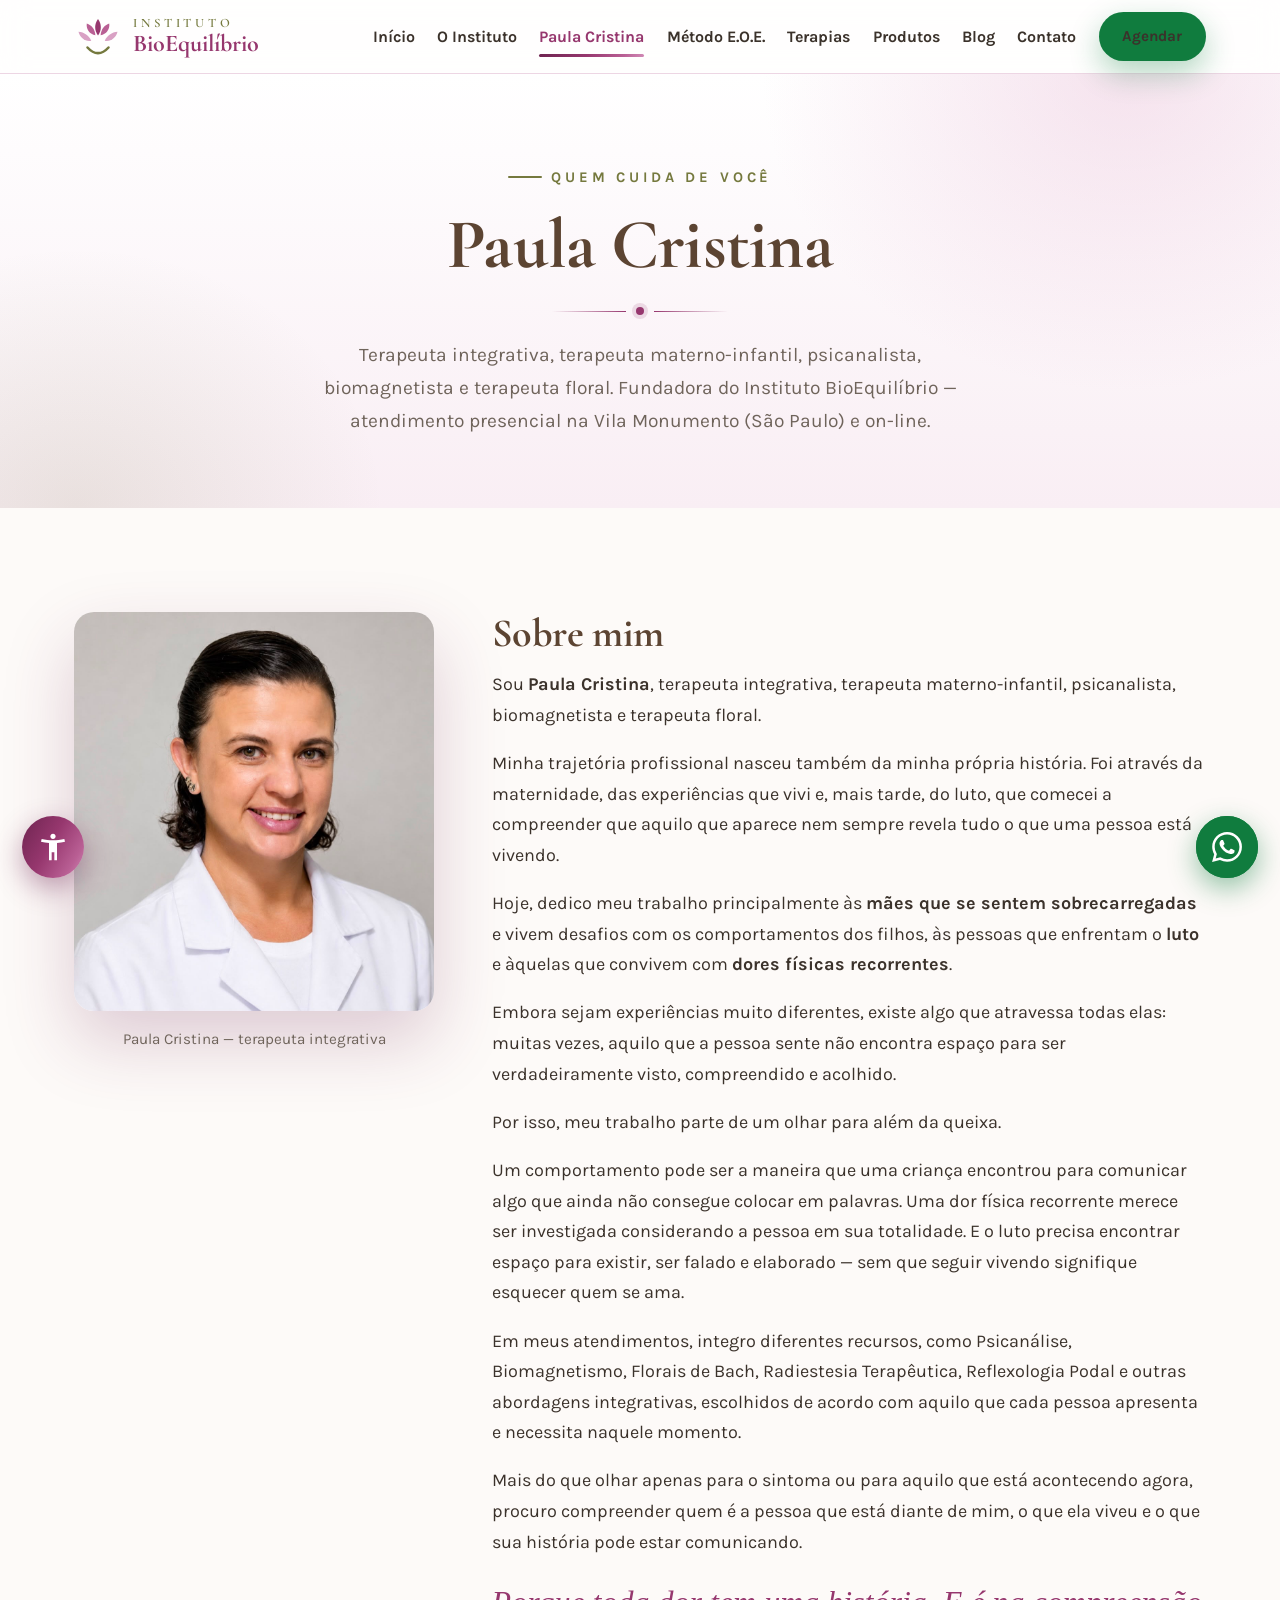
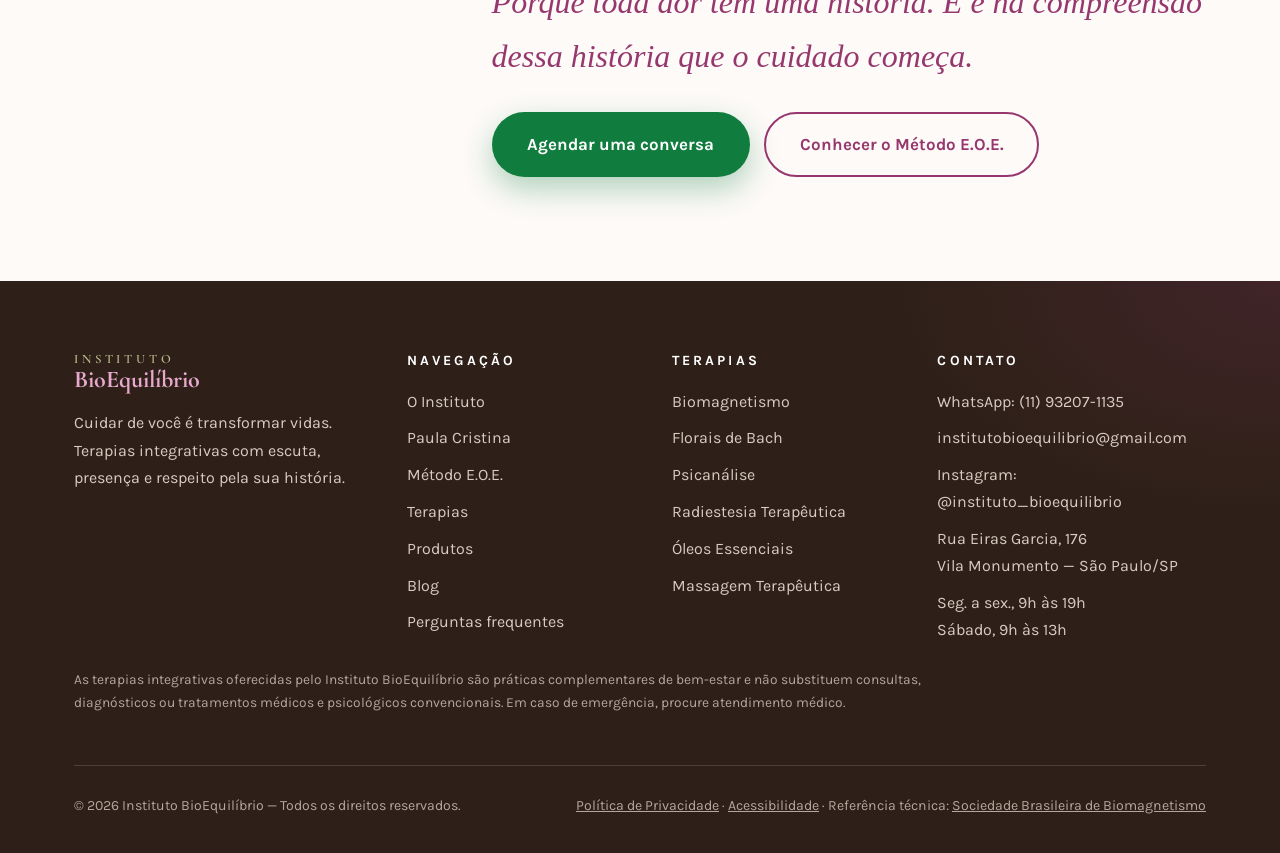
==== commit 8e3e36df: "Update image styling and enhance meta description for improved clarity" ====
--- a/paula-cristina.html
+++ b/paula-cristina.html
@@ -4,7 +4,7 @@
   <meta charset="UTF-8">
   <meta name="viewport" content="width=device-width, initial-scale=1.0">
   <title>Paula Cristina — Terapeuta Integrativa | Instituto BioEquilíbrio</title>
-  <meta name="description" content="Conheça Paula Cristina, terapeuta integrativa e fundadora do Instituto BioEquilíbrio. Biomagnetismo, Florais de Bach, Psicanálise, Radiestesia e mais, em São Paulo e on-line.">
+  <meta name="description" content="Conheça Paula Cristina, terapeuta integrativa, materno-infantil, psicanalista, biomagnetista e terapeuta floral. Cuidado para mães sobrecarregadas, luto e dores recorrentes — São Paulo e on-line.">
   <link rel="icon" type="image/jpeg" href="assets/img/logo.jpg">
   <link rel="preconnect" href="https://fonts.googleapis.com">
   <link rel="preconnect" href="https://fonts.gstatic.com" crossorigin>
@@ -62,7 +62,7 @@
         <span class="eyebrow">Quem cuida de você</span>
         <h1>Paula Cristina</h1>
         <div class="ornamento" aria-hidden="true"><span></span></div>
-        <p class="intro-secao">Terapeuta integrativa e fundadora do Instituto BioEquilíbrio. Atendimento presencial na Vila Monumento (São Paulo) e on-line.</p>
+        <p class="intro-secao">Terapeuta integrativa, terapeuta materno-infantil, psicanalista, biomagnetista e terapeuta floral. Fundadora do Instituto BioEquilíbrio — atendimento presencial na Vila Monumento (São Paulo) e on-line.</p>
       </div>
     </section>
 
@@ -70,31 +70,20 @@
       <div class="container">
         <div class="perfil">
           <figure class="perfil__foto reveal">
-            <img src="assets/img/paula.jpg" alt="Retrato de Paula Cristina, terapeuta integrativa do Instituto BioEquilíbrio" width="640" height="640">
+            <img src="assets/img/paula.jpg" alt="Retrato de Paula Cristina, terapeuta integrativa do Instituto BioEquilíbrio" width="1059" height="1176">
             <figcaption>Paula Cristina — terapeuta integrativa</figcaption>
           </figure>
           <div class="perfil__texto reveal">
-            <p>Sou Paula Cristina, terapeuta integrativa e fundadora do Instituto BioEquilíbrio. Meu trabalho parte de uma convicção simples: <strong>cada história é única — e cada tratamento também precisa ser</strong>.</p>
-            <p>Ao longo da minha trajetória, percebi que muitos sintomas físicos e emocionais têm raízes que a rotina acelerada dos consultórios não consegue alcançar. Foi dessa percepção que nasceu o Instituto e, mais tarde, o <a href="metodo-eoe.html">Método E.O.E.</a> — Escuta, Origem e Equilíbrio: um jeito de cuidar que começa por ouvir, busca compreender a origem do que você sente e só então constrói, junto com você, o caminho de volta ao equilíbrio.</p>
-
-            <h2>Como eu trabalho</h2>
-            <p>Todos os atendimentos do Instituto são conduzidos por mim, do primeiro contato ao acompanhamento. Isso garante continuidade, vínculo e um olhar que acompanha a sua evolução de perto — presencialmente ou on-line.</p>
-            <p>No primeiro encontro, dedico o tempo à <strong>escuta terapêutica</strong> e à avaliação da sua história. A partir daí, elaboro um plano terapêutico individualizado, que pode combinar diferentes recursos, conforme a sua necessidade.</p>
-
-            <h2>Recursos que utilizo</h2>
-            <ul style="margin:1rem 0 0 1.3rem; display:grid; gap:0.45rem; color:var(--tinta);">
-              <li><strong>Biomagnetismo</strong> — reequilíbrio do organismo com aplicação de ímãs</li>
-              <li><strong>Psicanálise</strong> — escuta clínica dos padrões e das marcas emocionais</li>
-              <li><strong>Florais de Bach</strong> — essências para o equilíbrio emocional</li>
-              <li><strong>Radiestesia Terapêutica</strong> — avaliação e harmonização energética</li>
-              <li><strong>Mesa Terapêutica</strong> — ferramenta de harmonização e transmutação</li>
-              <li><strong>Blends de Óleos Essenciais</strong> — aromaterapia personalizada</li>
-              <li><strong>Massagem Terapêutica</strong> — cuidado do corpo e prevenção</li>
-              <li><strong>Mapa Numerológico Terapêutico</strong> — autoconhecimento e ciclos de vida</li>
-            </ul>
-
-            <h2>Um convite</h2>
-            <p>Se você sente que o seu corpo está pedindo atenção — dores que voltam, cansaço que não passa, ansiedade que aperta — talvez seja hora de escutá-lo com mais cuidado. Será uma alegria caminhar com você.</p>
+            <h2 style="margin-top:0;">Sobre mim</h2>
+            <p>Sou <strong>Paula Cristina</strong>, terapeuta integrativa, terapeuta materno-infantil, psicanalista, biomagnetista e terapeuta floral.</p>
+            <p>Minha trajetória profissional nasceu também da minha própria história. Foi através da maternidade, das experiências que vivi e, mais tarde, do luto, que comecei a compreender que aquilo que aparece nem sempre revela tudo o que uma pessoa está vivendo.</p>
+            <p>Hoje, dedico meu trabalho principalmente às <strong>mães que se sentem sobrecarregadas</strong> e vivem desafios com os comportamentos dos filhos, às pessoas que enfrentam o <strong>luto</strong> e àquelas que convivem com <strong>dores físicas recorrentes</strong>.</p>
+            <p>Embora sejam experiências muito diferentes, existe algo que atravessa todas elas: muitas vezes, aquilo que a pessoa sente não encontra espaço para ser verdadeiramente visto, compreendido e acolhido.</p>
+            <p>Por isso, meu trabalho parte de um olhar para além da queixa.</p>
+            <p>Um comportamento pode ser a maneira que uma criança encontrou para comunicar algo que ainda não consegue colocar em palavras. Uma dor física recorrente merece ser investigada considerando a pessoa em sua totalidade. E o luto precisa encontrar espaço para existir, ser falado e elaborado — sem que seguir vivendo signifique esquecer quem se ama.</p>
+            <p>Em meus atendimentos, integro diferentes recursos, como Psicanálise, Biomagnetismo, Florais de Bach, Radiestesia Terapêutica, Reflexologia Podal e outras abordagens integrativas, escolhidos de acordo com aquilo que cada pessoa apresenta e necessita naquele momento.</p>
+            <p>Mais do que olhar apenas para o sintoma ou para aquilo que está acontecendo agora, procuro compreender quem é a pessoa que está diante de mim, o que ela viveu e o que sua história pode estar comunicando.</p>
+            <p class="hero__lema">Porque toda dor tem uma história. E é na compreensão dessa história que o cuidado começa.</p>
             <div style="margin-top:1.8rem; display:flex; flex-wrap:wrap; gap:0.9rem;">
               <a class="botao botao--whats" href="https://wa.me/5511932071135?text=Ol%C3%A1%2C%20Paula!%20Vim%20pelo%20site%20do%20Instituto%20BioEquil%C3%ADbrio%20e%20gostaria%20de%20agendar%20uma%20avalia%C3%A7%C3%A3o." target="_blank" rel="noopener">Agendar uma conversa</a>
               <a class="botao botao--contorno" href="metodo-eoe.html">Conhecer o Método E.O.E.</a>
--- a/assets/css/style.css
+++ b/assets/css/style.css
@@ -50,7 +50,7 @@
   overflow-x: hidden;
 }
 
-img { max-width: 100%; display: block; }
+img { max-width: 100%; height: auto; display: block; }
 
 a { color: var(--ameixa); text-decoration: none; transition: color var(--transicao); }
 a:hover { color: var(--ameixa-escuro); }
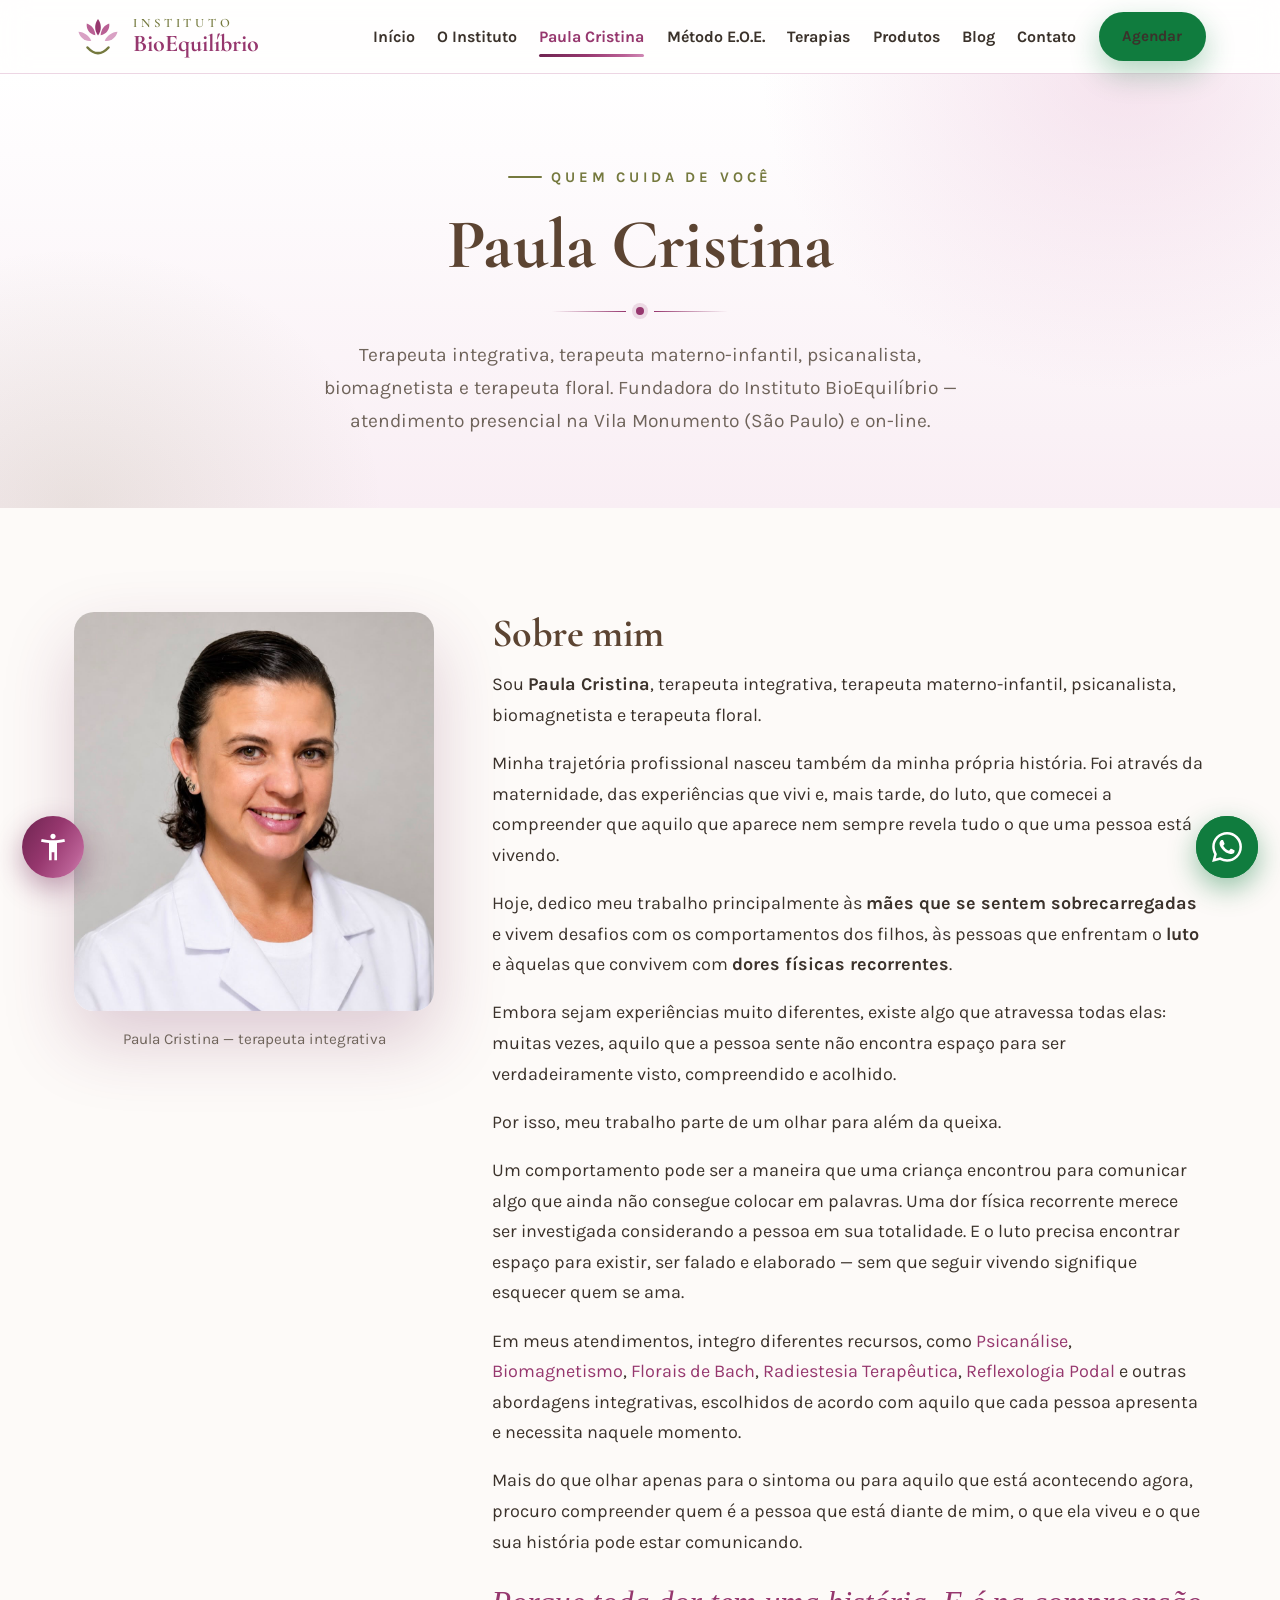
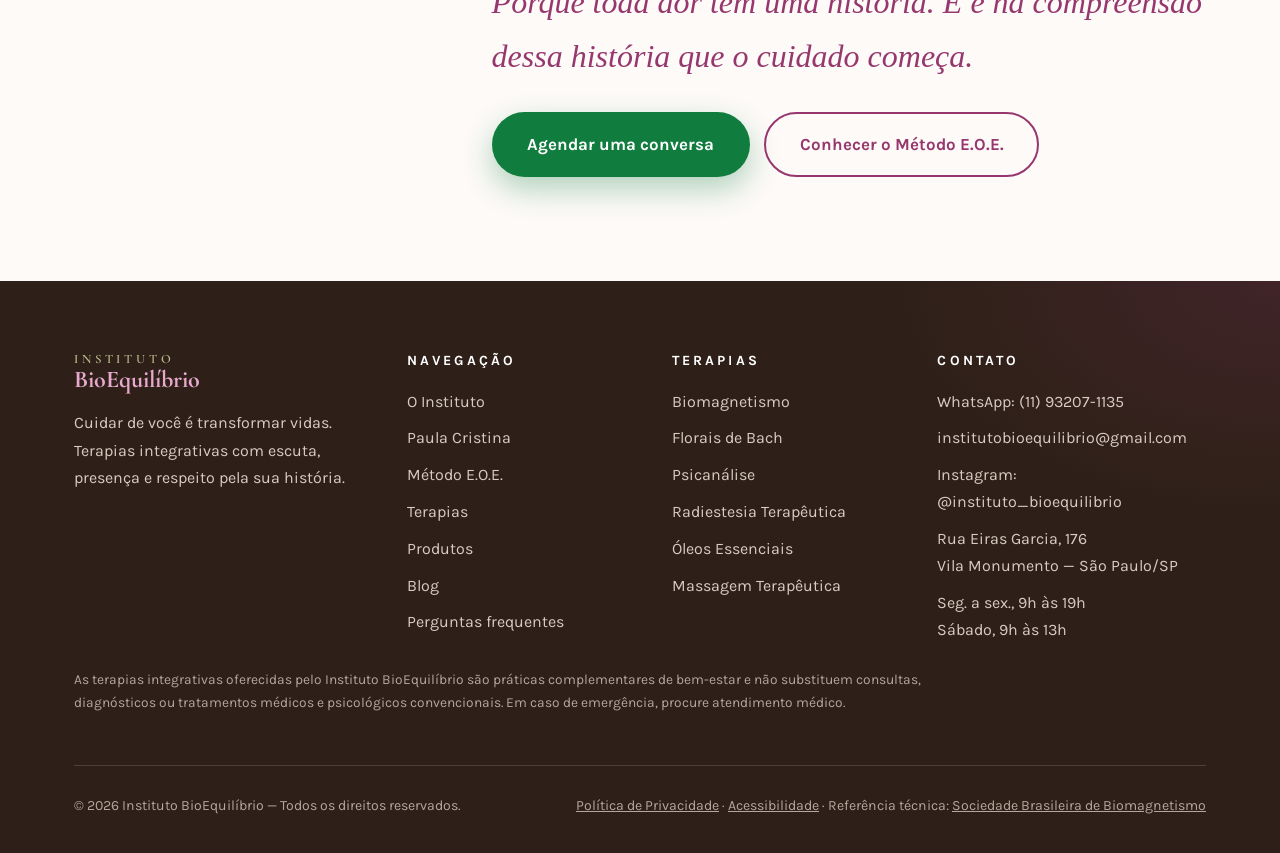
==== commit 172c907b: "Atualiza página da Paula Cristina e adiciona Reflexologia Podal - Novo texto 'Sobre mim' (materno-in" ====
--- a/paula-cristina.html
+++ b/paula-cristina.html
@@ -81,7 +81,7 @@
             <p>Embora sejam experiências muito diferentes, existe algo que atravessa todas elas: muitas vezes, aquilo que a pessoa sente não encontra espaço para ser verdadeiramente visto, compreendido e acolhido.</p>
             <p>Por isso, meu trabalho parte de um olhar para além da queixa.</p>
             <p>Um comportamento pode ser a maneira que uma criança encontrou para comunicar algo que ainda não consegue colocar em palavras. Uma dor física recorrente merece ser investigada considerando a pessoa em sua totalidade. E o luto precisa encontrar espaço para existir, ser falado e elaborado — sem que seguir vivendo signifique esquecer quem se ama.</p>
-            <p>Em meus atendimentos, integro diferentes recursos, como Psicanálise, Biomagnetismo, Florais de Bach, Radiestesia Terapêutica, Reflexologia Podal e outras abordagens integrativas, escolhidos de acordo com aquilo que cada pessoa apresenta e necessita naquele momento.</p>
+            <p>Em meus atendimentos, integro diferentes recursos, como <a href="terapias.html#psicanalise">Psicanálise</a>, <a href="terapias.html#biomagnetismo">Biomagnetismo</a>, <a href="terapias.html#florais">Florais de Bach</a>, <a href="terapias.html#radiestesia">Radiestesia Terapêutica</a>, <a href="terapias.html#reflexologia">Reflexologia Podal</a> e outras abordagens integrativas, escolhidos de acordo com aquilo que cada pessoa apresenta e necessita naquele momento.</p>
             <p>Mais do que olhar apenas para o sintoma ou para aquilo que está acontecendo agora, procuro compreender quem é a pessoa que está diante de mim, o que ela viveu e o que sua história pode estar comunicando.</p>
             <p class="hero__lema">Porque toda dor tem uma história. E é na compreensão dessa história que o cuidado começa.</p>
             <div style="margin-top:1.8rem; display:flex; flex-wrap:wrap; gap:0.9rem;">
